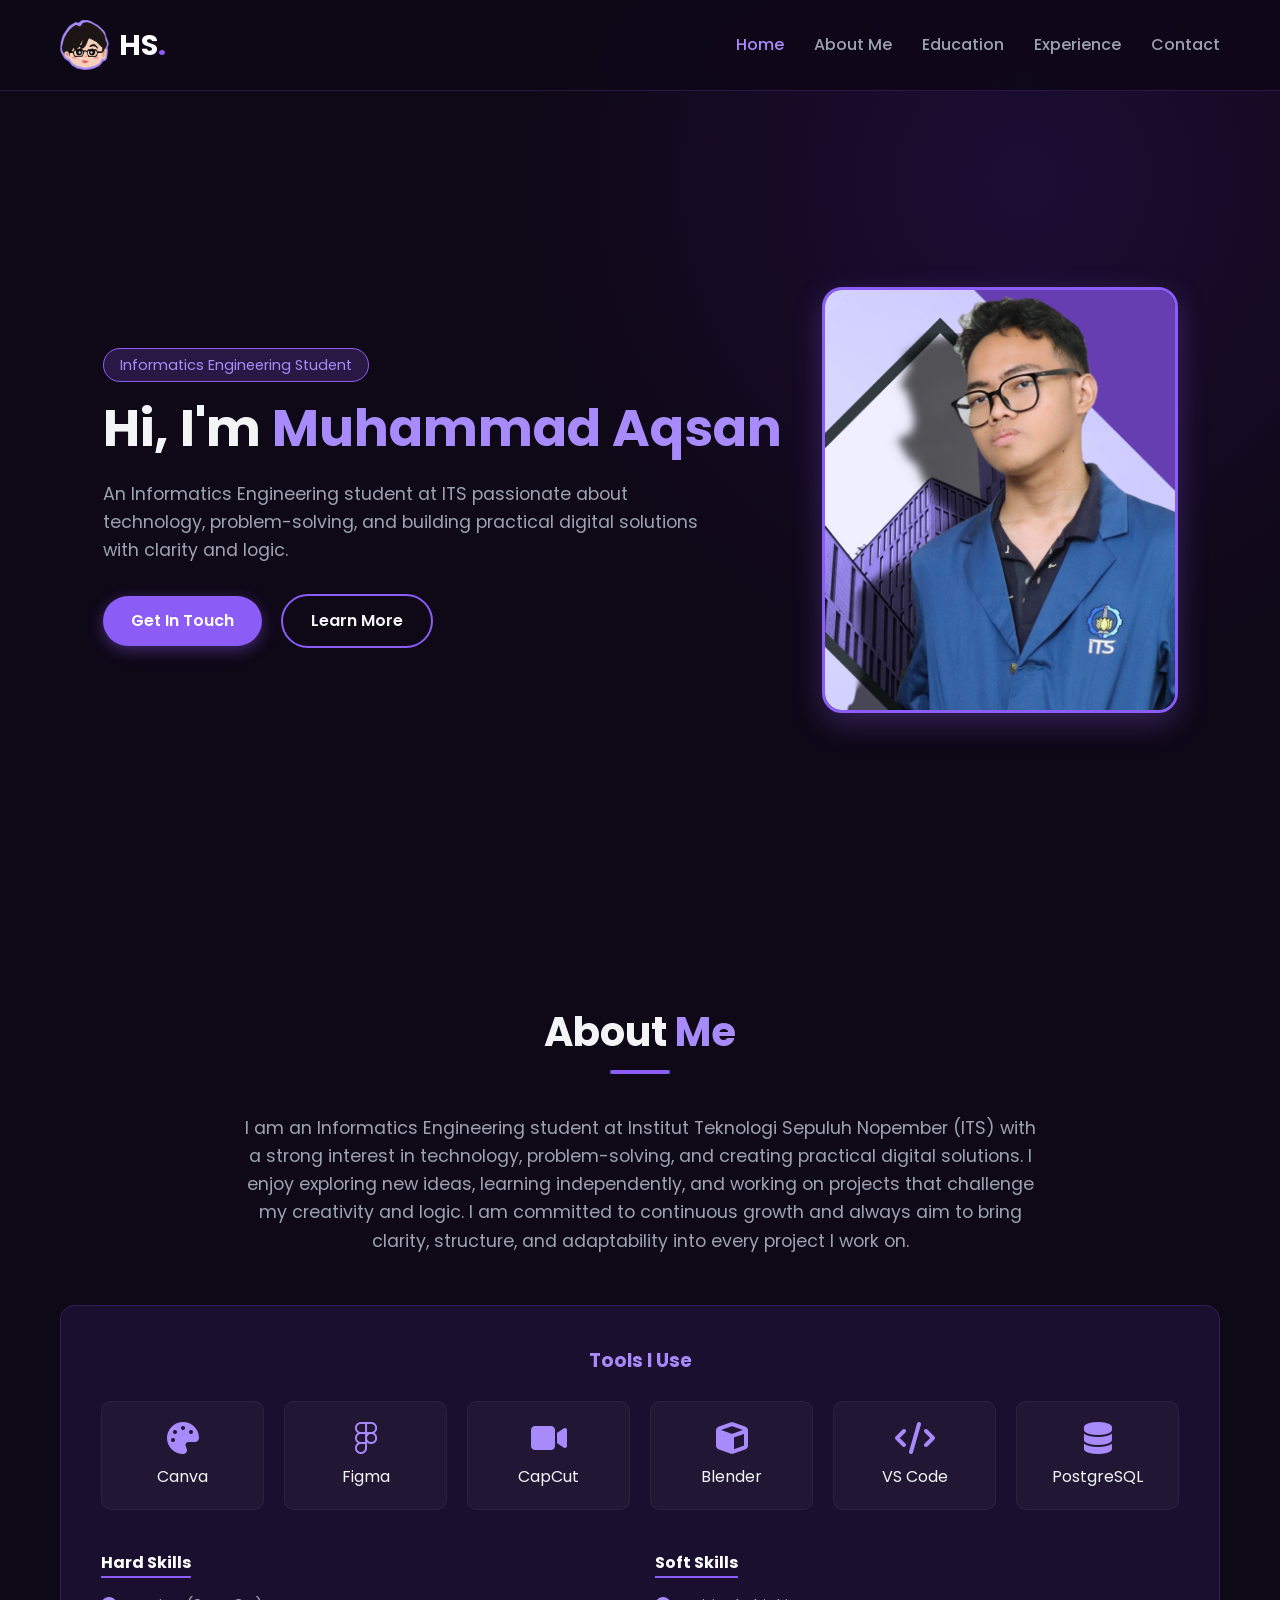
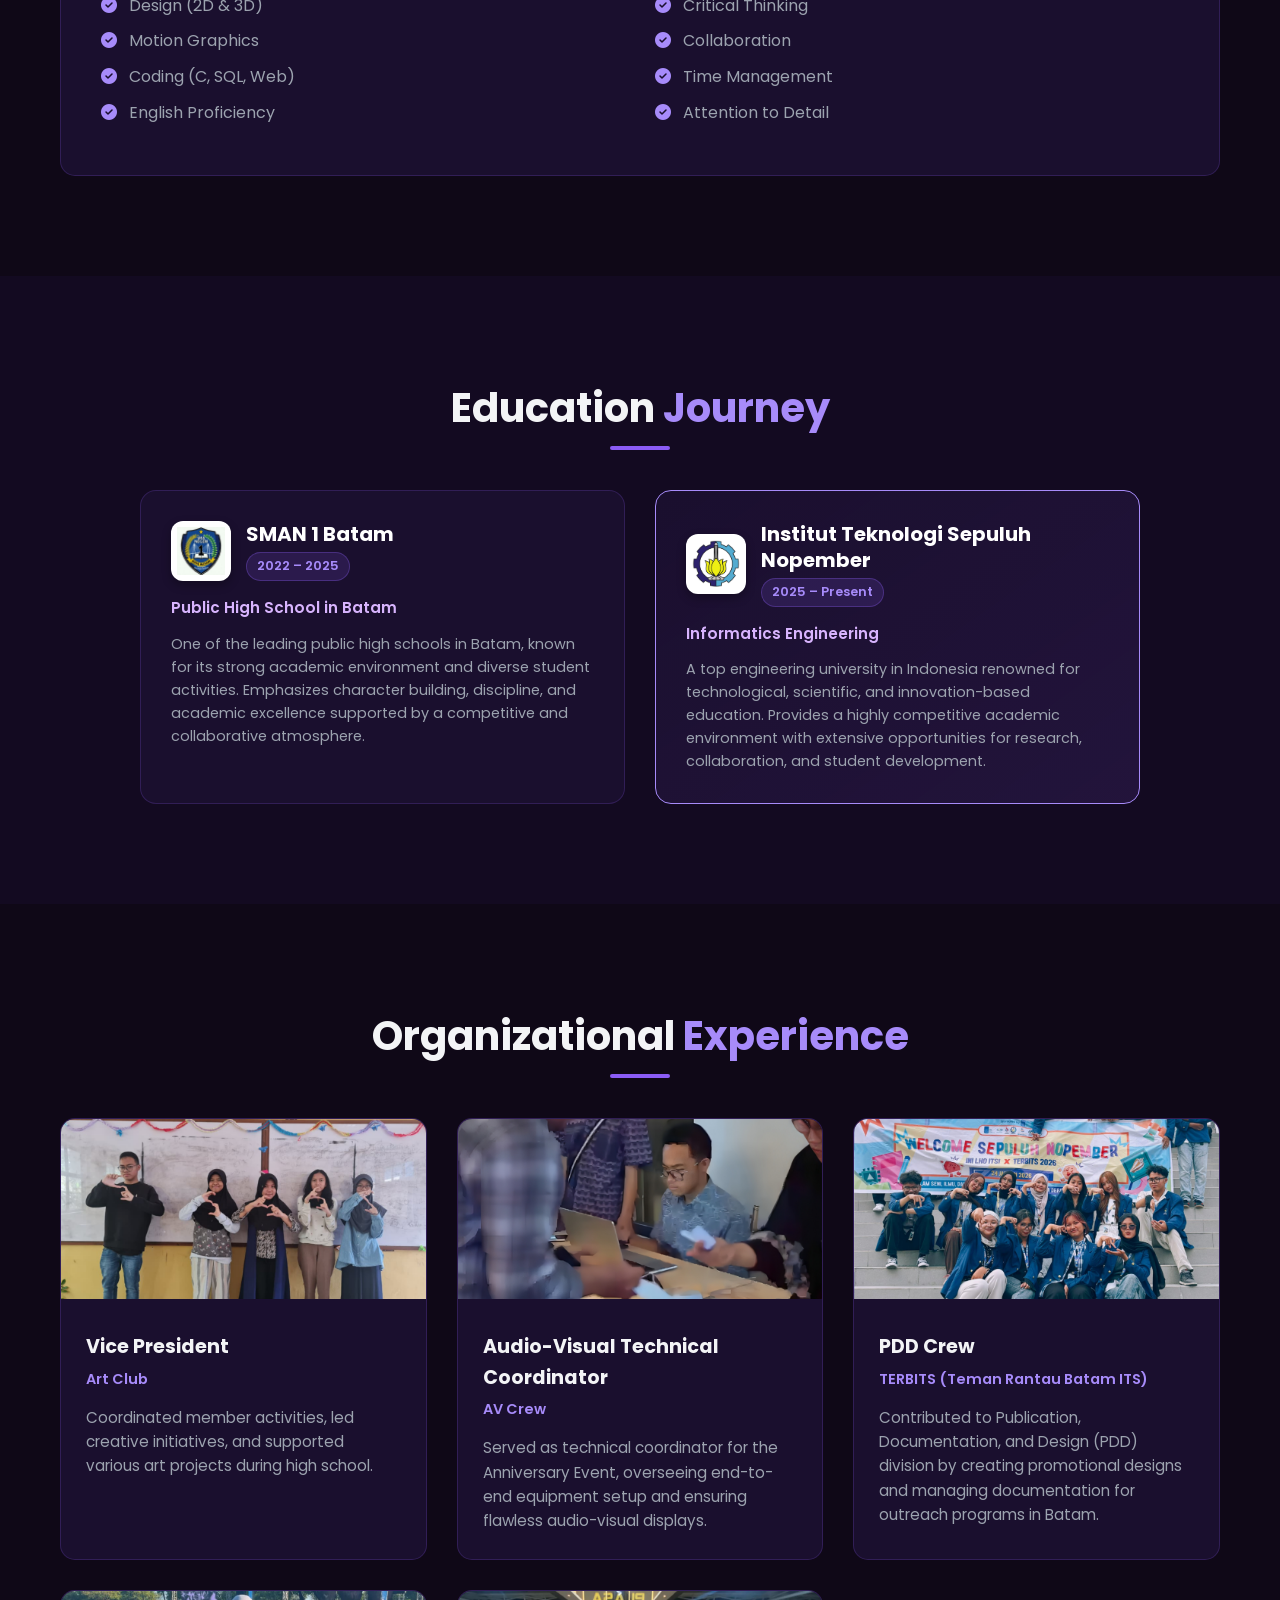
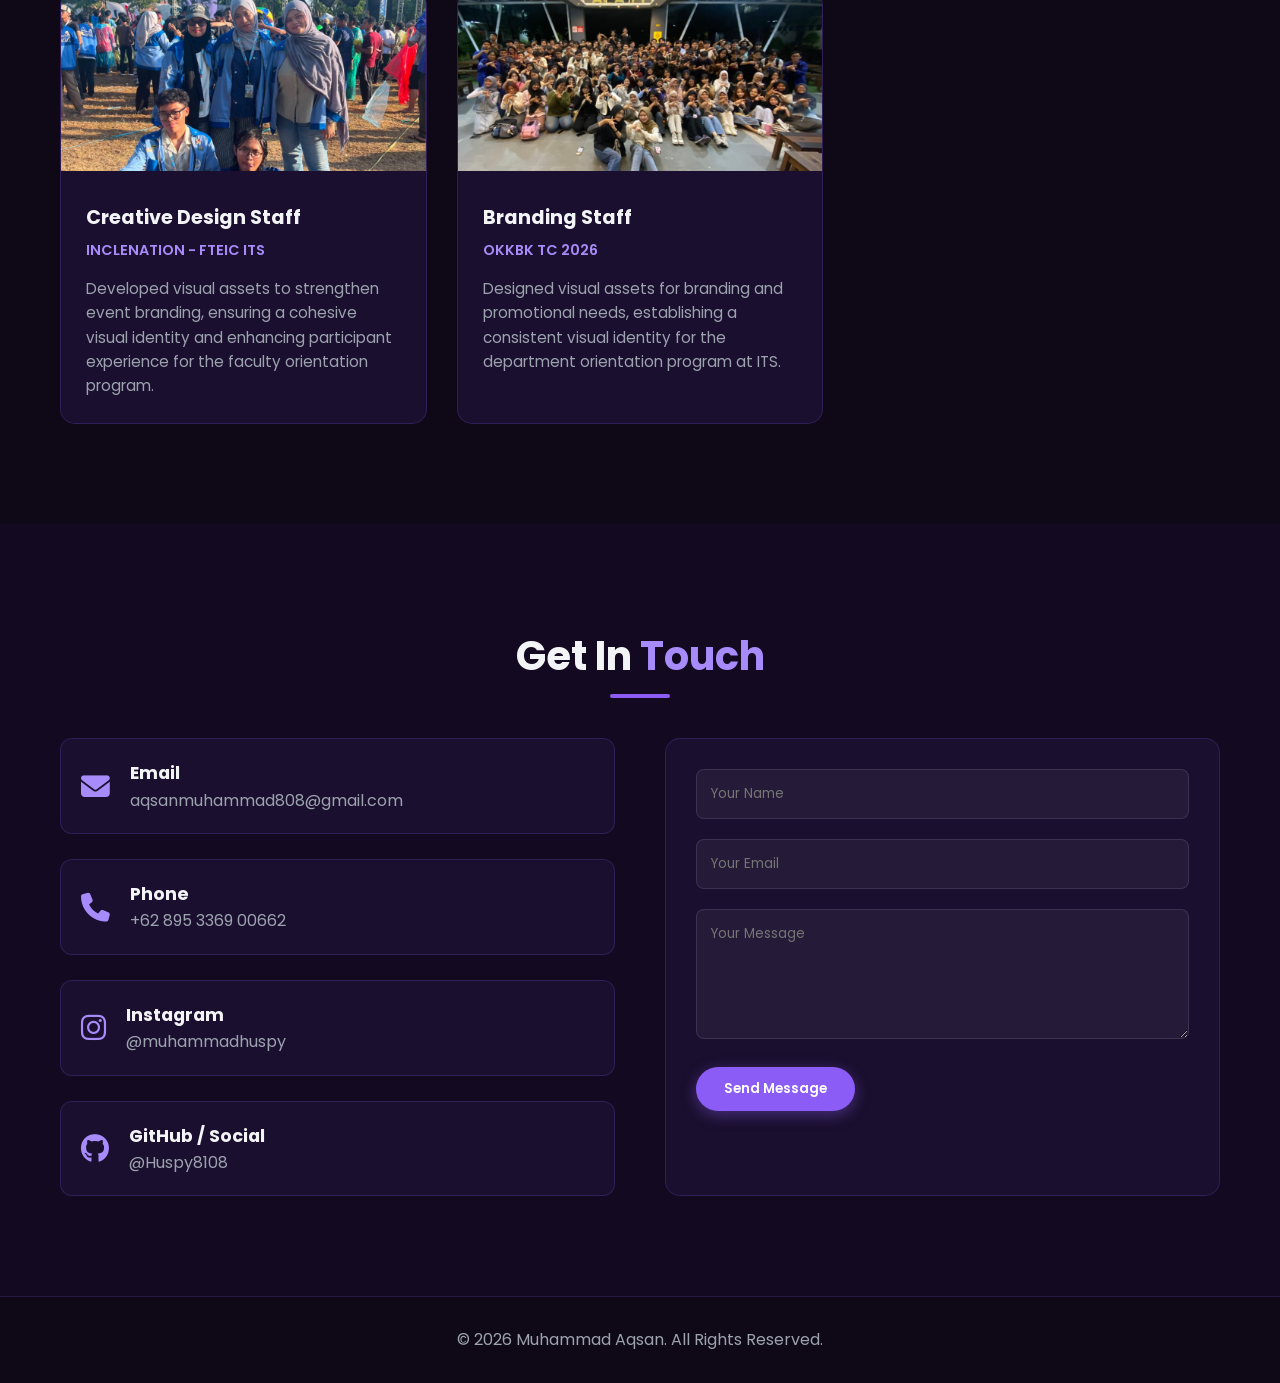
==== index.html @ 572ab250 "Deploy portofolio pertama" ====
<!DOCTYPE html>
<html lang="en">
<head>
    <meta charset="UTF-8">
    <meta name="viewport" content="width=device-width, initial-scale=1.0">
    <title>Muhammad Aqsan - Personal Portfolio</title>
    <!-- Google Fonts -->
    <link href="https://fonts.googleapis.com/css2?family=Poppins:wght@300;400;600;700&display=swap" rel="stylesheet">
    <!-- Font Awesome Icons -->
    <link rel="stylesheet" href="https://cdnjs.cloudflare.com/ajax/libs/font-awesome/6.4.0/css/all.min.css">
    <!-- Custom CSS -->
    <link rel="stylesheet" href="BMS.css">
</head>
<body> 
    <!-- Header / Navbar -->
    <header class="navbar">
        <div class="container nav-container">
            <a href="#home" class="logo">
                <img src="images/my chibi.png" alt="Aqsan Logo" class="logo-img">
                <span class="logo-text">HS<span class="dot">.</span></span>
            </a>
            <nav>
                <ul class="nav-links" id="navLinks">
                    <li><a href="#home" class="active">Home</a></li>
                    <li><a href="#about">About Me</a></li>
                    <li><a href="#education">Education</a></li>
                    <li><a href="#experience">Experience</a></li>
                    <li><a href="#contact">Contact</a></li>
                </ul>
            </nav>
            <div class="menu-toggle" id="menuToggle">
                <i class="fas fa-bars"></i>
            </div>
        </div>
    </header>

    <!-- Hero / Home Section -->
    <section id="home" class="hero-section">
        <div class="container hero-container">
            <div class="hero-text">
                <span class="badge">Informatics Engineering Student</span>
                <h1>Hi, I'm <span class="highlight">Muhammad Aqsan</span></h1>
                <p>An Informatics Engineering student at ITS passionate about technology, problem-solving, and building practical digital solutions with clarity and logic.</p>
                <div class="hero-btns">
                    <a href="#contact" class="btn btn-primary">Get In Touch</a>
                    <a href="#about" class="btn btn-secondary">Learn More</a>
                </div>
            </div>
            <div class="hero-image">
                <div class="img-wrapper">
                    <img src="images/me.png"" alt="Muhammad Aqsan">
                </div>
            </div>
        </div>
    </section>

    <!-- About Me Section -->
    <section id="about" class="about-section">
        <div class="container">
            <h2 class="section-title">About <span>Me</span></h2>
            <div class="about-content">
                <div class="about-text">
                    <p>
                        I am an Informatics Engineering student at Institut Teknologi Sepuluh Nopember (ITS) with a strong interest in technology, problem-solving, and creating practical digital solutions. I enjoy exploring new ideas, learning independently, and working on projects that challenge my creativity and logic. I am committed to continuous growth and always aim to bring clarity, structure, and adaptability into every project I work on.
                    </p>
                </div>

                <!-- Tools & Skills -->
                <div class="skills-wrapper">
                    <h3>Tools I Use</h3>
                        <div class="tools-grid">
                        <div class="tool-card"><i class="fas fa-palette"></i><span>Canva</span></div>
                        <div class="tool-card"><i class="fab fa-figma"></i><span>Figma</span></div>
                        <div class="tool-card"><i class="fas fa-video"></i><span>CapCut</span></div>
                        <div class="tool-card"><i class="fas fa-cube"></i><span>Blender</span></div>
                        <div class="tool-card"><i class="fas fa-code"></i><span>VS Code</span></div>
                        <div class="tool-card"><i class="fas fa-database"></i><span>PostgreSQL</span></div>
                    </div>

                    <div class="skills-split">
                        <div class="skill-category">
                            <h4>Hard Skills</h4>
                            <ul>
                                <li><i class="fas fa-check-circle"></i> Design (2D & 3D)</li>
                                <li><i class="fas fa-check-circle"></i> Motion Graphics</li>
                                <li><i class="fas fa-check-circle"></i> Coding (C, SQL, Web)</li>
                                <li><i class="fas fa-check-circle"></i> English Proficiency</li>
                            </ul>
                        </div>
                        <div class="skill-category">
                            <h4>Soft Skills</h4>
                            <ul>
                                <li><i class="fas fa-check-circle"></i> Critical Thinking</li>
                                <li><i class="fas fa-check-circle"></i> Collaboration</li>
                                <li><i class="fas fa-check-circle"></i> Time Management</li>
                                <li><i class="fas fa-check-circle"></i> Attention to Detail</li>
                            </ul>
                        </div>
                    </div>
                </div>

            </div>
        </div>
    </section>

<!-- Education Section -->
<section id="education" class="education-section">
    <div class="container">
        <h2 class="section-title">Education <span>Journey</span></h2>
        
        <div class="edu-grid">
            
            <!-- Item 1: High School -->
            <div class="edu-card">
                <div class="edu-header">
                    <div class="edu-logo">
                        <img src="images/logo_smansa.jpg" alt="SMAN 1 Batam Logo">
                    </div>
                    <div class="edu-title">
                        <h3>SMAN 1 Batam</h3>
                        <span class="edu-badge">2022 – 2025</span>
                    </div>
                </div>
                <p class="edu-subtitle">Public High School in Batam</p>
                <p class="edu-desc">One of the leading public high schools in Batam, known for its strong academic environment and diverse student activities. Emphasizes character building, discipline, and academic excellence supported by a competitive and collaborative atmosphere.</p>
            </div>

            <!-- Item 2: University -->
            <div class="edu-card active-card">
                <div class="edu-header">
                    <div class="edu-logo">
                        <img src="images/Logo-ITS-Institut-Teknologi-Sepuluh-Nopember-Corel.png" alt="ITS Logo">
                    </div>
                    <div class="edu-title">
                        <h3>Institut Teknologi Sepuluh Nopember</h3>
                        <span class="edu-badge">2025 – Present</span>
                    </div>
                </div>
                <p class="edu-subtitle">Informatics Engineering</p>
                <p class="edu-desc">A top engineering university in Indonesia renowned for technological, scientific, and innovation-based education. Provides a highly competitive academic environment with extensive opportunities for research, collaboration, and student development.</p>
            </div>

        </div>
    </div>
</section>

    <!-- Experience Section -->
    <section id="experience" class="experience-section">
        <div class="container">
            <h2 class="section-title">Organizational <span>Experience</span></h2>
            <div class="cards-grid">

                <!-- Experience Card 1 -->
                <div class="card">
                    <div class="card-img">
                        <img src="images/Art Club.png" alt="Art Club">
                    </div>
                    <div class="card-body">
                        <h3>Vice President</h3>
                        <span class="organization">Art Club</span>
                        <p>Coordinated member activities, led creative initiatives, and supported various art projects during high school.</p>
                    </div>
                </div>

                <!-- Experience Card 2 -->
                <div class="card">
                    <div class="card-img">
                        <img src="images/AV Crew.png" alt="AV Crew">
                    </div>
                    <div class="card-body">
                        <h3>Audio-Visual Technical Coordinator</h3>
                        <span class="organization">AV Crew</span>
                        <p>Served as technical coordinator for the Anniversary Event, overseeing end-to-end equipment setup and ensuring flawless audio-visual displays.</p>
                    </div>
                </div>

                <!-- Experience Card 3 -->
                <div class="card">
                    <div class="card-img">
                        <img src="images/TERBITS.png" alt="TERBITS">
                    </div>
                    <div class="card-body">
                        <h3>PDD Crew</h3>
                        <span class="organization">TERBITS (Teman Rantau Batam ITS)</span>
                        <p>Contributed to Publication, Documentation, and Design (PDD) division by creating promotional designs and managing documentation for outreach programs in Batam.</p>
                    </div>
                </div>

                <!-- Experience Card 4 -->
                <div class="card">
                    <div class="card-img">
                        <img src="images/Inclenation.png" alt="INCLENATION">
                    </div>
                    <div class="card-body">
                        <h3>Creative Design Staff</h3>
                        <span class="organization">INCLENATION - FTEIC ITS</span>
                        <p>Developed visual assets to strengthen event branding, ensuring a cohesive visual identity and enhancing participant experience for the faculty orientation program.</p>
                    </div>
                </div>

                <!-- Experience Card 5 -->
                <div class="card">
                    <div class="card-img">
                        <img src="images/OKKBK.png" alt="OKKBK TC 2026">
                    </div>
                    <div class="card-body">
                        <h3>Branding Staff</h3>
                        <span class="organization">OKKBK TC 2026</span>
                        <p>Designed visual assets for branding and promotional needs, establishing a consistent visual identity for the department orientation program at ITS.</p>
                    </div>
                </div>

            </div>
        </div>
    </section>

    <!-- Contact Section -->
    <section id="contact" class="contact-section">
        <div class="container">
            <h2 class="section-title">Get In <span>Touch</span></h2>
            <div class="contact-wrapper">
                <div class="contact-info">
                    <div class="info-box">
                        <i class="fas fa-envelope"></i>
                        <div>
                            <h4>Email</h4>
                            <p>aqsanmuhammad808@gmail.com</p>
                        </div>
                    </div>
                    <div class="info-box">
                        <i class="fas fa-phone"></i>
                        <div>
                            <h4>Phone</h4>
                            <p>+62 895 3369 00662</p>
                        </div>
                    </div>
                    <div class="info-box">
                        <i class="fab fa-instagram"></i>
                        <div>
                            <h4>Instagram</h4>
                            <p>@muhammadhuspy</p>
                        </div>
                    </div>
                    <div class="info-box">
                        <i class="fab fa-github"></i>
                        <div>
                            <h4>GitHub / Social</h4>
                            <p>@Huspy8108</p>
                        </div>
                    </div>
                </div>

                <form class="contact-form" action="https://api.web3forms.com/submit" method="POST">
                <!-- Access Key Web3Forms Kamu -->
                    <input type="hidden" name="access_key" value="fbbdcee4-d85d-4dcb-ba20-0bc4975026f1">

                <!-- Subjek Email yang Akan Masuk ke Gmail Kamu -->
                    <input type="hidden" name="subject" value="Pesan Baru dari Portofolio Aqsan">

                <div class="form-group">
                    <input type="text" name="name" placeholder="Your Name" required>
                </div>
                <div class="form-group">
                    <input type="email" name="email" placeholder="Your Email" required>
                </div>
                <div class="form-group">
                    <textarea name="message" rows="5" placeholder="Your Message" required></textarea>
                </div>
                    <button type="submit" class="btn btn-primary">Send Message</button>
                </form>
            </div>
        </div>
    </section>

    <!-- Footer -->
    <footer>
        <div class="container">
            <p>&copy; 2026 Muhammad Aqsan. All Rights Reserved.</p>
        </div>
    </footer>

    <!-- Custom JS -->
    <script src="MyITS.js"></script>
</body>
</html>
---- BMS.css ----
/* --- Root Color Variables (Purple Theme) --- */
:root {
    --bg-dark: #0f0817;
    --bg-card: #1a0f2e;
    --bg-card-hover: #261642;
    --primary: #8b5cf6;
    --primary-light: #a78bfa;
    --primary-dark: #6d28d9;
    --text-main: #f3f4f6;
    --text-muted: #9ca3af;
    --accent: #d8b4fe;
    --transition: all 0.3s ease;
}

/* --- Global Reset --- */
* {
    margin: 0;
    padding: 0;
    box-sizing: border-box;
    font-family: 'Poppins', sans-serif;
    scroll-behavior: smooth;
}

body {
    background-color: var(--bg-dark);
    color: var(--text-main);
    line-height: 1.6;
    overflow-x: hidden;
}

.container {
    max-width: 1200px;
    margin: 0 auto;
    padding: 0 20px;
}

/* --- Typography Helpers --- */
span.highlight, .section-title span {
    color: var(--primary-light);
}

.section-title {
    font-size: 2.5rem;
    text-align: center;
    margin-bottom: 50px;
    position: relative;
}

.section-title::after {
    content: '';
    width: 60px;
    height: 4px;
    background: var(--primary);
    position: absolute;
    bottom: -10px;
    left: 50%;
    transform: translateX(-50%);
    border-radius: 2px;
}

/* --- Buttons --- */
.btn {
    display: inline-block;
    padding: 12px 28px;
    border-radius: 30px;
    text-decoration: none;
    font-weight: 600;
    transition: var(--transition);
    cursor: pointer;
    border: none;
}

.btn-primary {
    background: var(--primary);
    color: #fff;
    box-shadow: 0 4px 15px rgba(139, 92, 246, 0.4);
}

.btn-primary:hover {
    background: var(--primary-dark);
    transform: translateY(-3px);
}

.btn-secondary {
    background: transparent;
    color: var(--text-main);
    border: 2px solid var(--primary);
    margin-left: 15px;
}

.btn-secondary:hover {
    background: var(--primary);
    color: #fff;
    transform: translateY(-3px);
}

/* --- Navbar --- */
.navbar {
    position: fixed;
    top: 0;
    left: 0;
    width: 100%;
    background: rgba(15, 8, 23, 0.85);
    backdrop-filter: blur(10px);
    z-index: 1000;
    padding: 20px 0;
    border-bottom: 1px solid rgba(139, 92, 246, 0.2);
}

.nav-container {
    display: flex;
    justify-content: space-between;
    align-items: center;
}

.logo {
    display: flex !important;
    align-items: center !important;
    gap: 10px !important;
    text-decoration: none !important;
    font-size: 1.8rem !important;
    font-weight: 700 !important;
}

.logo-text {
    color: #ffffff !important;
}

.logo-text .dot {
    color: var(--primary) !important;
}

.logo-img {
    height: 50px;
    width: auto;
    object-fit: contain;
}

.logo:hover .logo-img {
    transform: scale(1.1) rotate(-8deg);
}

.nav-links {
    display: flex;
    list-style: none;
}

.nav-links li {
    margin-left: 30px;
}

.nav-links a {
    color: var(--text-muted);
    text-decoration: none;
    font-weight: 500;
    transition: var(--transition);
}

.nav-links a:hover, .nav-links a.active {
    color: var(--primary-light);
}

.menu-toggle {
    display: none;
    font-size: 1.5rem;
    color: #fff;
    cursor: pointer;
}

/* --- Hero Section --- */
.hero-section {
    min-height: 100vh;
    display: flex;
    align-items: center;
    padding-top: 100px;
    background: radial-gradient(circle at 80% 20%, rgba(109, 40, 217, 0.15), transparent 40%);
}

.hero-container {
    display: flex;
    align-items: center;
    justify-content: space-between;
    gap: 40px;
}

.badge {
    background: rgba(139, 92, 246, 0.2);
    color: var(--primary-light);
    padding: 6px 16px;
    border-radius: 20px;
    font-size: 0.9rem;
    border: 1px solid var(--primary);
}

.hero-text h1 {
    font-size: 3.2rem;
    margin: 20px 0;
    line-height: 1.2;
}

.hero-text p {
    color: var(--text-muted);
    font-size: 1.1rem;
    margin-bottom: 30px;
    max-width: 600px;
}

.hero-image .img-wrapper {
    position: relative;
    border-radius: 20px;
    overflow: hidden;
    border: 3px solid var(--primary);
    box-shadow: 0 10px 30px rgba(139, 92, 246, 0.3);
}

.hero-image img {
    width: 350px;
    height: 420px;
    object-fit: cover;
    display: block;
}

/* --- About Section --- */
.about-section {
    padding: 100px 0;
    background: var(--bg-dark);
}

.about-text {
    text-align: center;
    max-width: 800px;
    margin: 0 auto 50px;
    font-size: 1.1rem;
    color: var(--text-muted);
}

.skills-wrapper {
    background: var(--bg-card);
    padding: 40px;
    border-radius: 15px;
    border: 1px solid rgba(139, 92, 246, 0.2);
}

.skills-wrapper h3 {
    text-align: center;
    margin-bottom: 25px;
    color: var(--primary-light);
}

.tools-grid {
    display: grid;
    grid-template-columns: repeat(auto-fit, minmax(130px, 1fr));
    gap: 20px;
    margin-bottom: 40px;
}

.tool-card {
    background: rgba(255, 255, 255, 0.03);
    padding: 20px;
    border-radius: 10px;
    text-align: center;
    border: 1px solid rgba(255, 255, 255, 0.05);
    transition: var(--transition);
}

.tool-card i {
    font-size: 2rem;
    color: var(--primary-light);
    margin-bottom: 10px;
    display: block;
}

.tool-card:hover {
    transform: translateY(-5px);
    border-color: var(--primary);
    background: var(--bg-card-hover);
}

.skills-split {
    display: grid;
    grid-template-columns: 1fr 1fr;
    gap: 30px;
}

.skill-category h4 {
    color: #fff;
    margin-bottom: 15px;
    border-bottom: 2px solid var(--primary);
    display: inline-block;
}

.skill-category ul {
    list-style: none;
}

.skill-category li {
    margin-bottom: 10px;
    color: var(--text-muted);
}

.skill-category li i {
    color: var(--primary-light);
    margin-right: 8px;
}

/* --- Education Section --- */
.education-section {
    padding: 100px 0;
    background: #130a21;
}

.edu-grid {
    display: grid;
    grid-template-columns: repeat(auto-fit, minmax(320px, 1fr));
    gap: 30px;
    max-width: 1000px;
    margin: 0 auto;
}

.edu-card {
    background: var(--bg-card);
    border: 1px solid rgba(139, 92, 246, 0.2);
    border-radius: 16px;
    padding: 30px;
    transition: all 0.3s ease;
    position: relative;
    overflow: hidden;
}

.edu-card:hover {
    transform: translateY(-8px);
    border-color: var(--primary);
    box-shadow: 0 10px 30px rgba(139, 92, 246, 0.2);
}

.edu-card.active-card {
    border-color: var(--primary-light);
    background: linear-gradient(145deg, rgba(26, 15, 46, 1) 0%, rgba(38, 22, 66, 0.8) 100%);
}

.edu-header {
    display: flex;
    align-items: center;
    gap: 15px;
    margin-bottom: 15px;
}

.edu-logo {
    width: 60px;
    height: 60px;
    background: #ffffff;
    border-radius: 12px;
    padding: 6px;
    display: flex;
    align-items: center;
    justify-content: center;
    flex-shrink: 0;
    box-shadow: 0 4px 10px rgba(0, 0, 0, 0.3);
}

.edu-logo img {
    max-width: 100%;
    max-height: 100%;
    object-fit: contain;
}

.edu-title h3 {
    font-size: 1.25rem;
    color: #ffffff;
    line-height: 1.3;
}

.edu-badge {
    display: inline-block;
    font-size: 0.8rem;
    font-weight: 600;
    color: var(--primary-light);
    background: rgba(139, 92, 246, 0.15);
    padding: 3px 10px;
    border-radius: 20px;
    margin-top: 5px;
    border: 1px solid rgba(139, 92, 246, 0.3);
}

.edu-subtitle {
    font-size: 0.95rem;
    color: var(--accent);
    font-weight: 600;
    margin-bottom: 12px;
}

.edu-desc {
    font-size: 0.9rem;
    color: var(--text-muted);
    line-height: 1.6;
}

/* --- Experience Section --- */
.experience-section {
    padding: 100px 0;
    background: var(--bg-dark);
}

.cards-grid {
    display: grid;
    grid-template-columns: repeat(auto-fit, minmax(300px, 1fr));
    gap: 30px;
}

.card {
    background: var(--bg-card);
    border-radius: 15px;
    overflow: hidden;
    border: 1px solid rgba(139, 92, 246, 0.2);
    transition: var(--transition);
}

.card:hover {
    transform: translateY(-8px);
    border-color: var(--primary);
}

.card-img img {
    width: 100%;
    height: 180px;
    object-fit: cover;
}

.card-body {
    padding: 25px;
}

.card-body h3 {
    font-size: 1.2rem;
    margin-bottom: 5px;
}

.card-body .organization {
    display: block;
    color: var(--primary-light);
    font-size: 0.9rem;
    font-weight: 600;
    margin-bottom: 15px;
}

.card-body p {
    color: var(--text-muted);
    font-size: 0.95rem;
}

/* --- Contact Section --- */
.contact-section {
    padding: 100px 0;
    background: #130a21;
}

.contact-wrapper {
    display: grid;
    grid-template-columns: 1fr 1fr;
    gap: 50px;
}

.contact-info {
    display: flex;
    flex-direction: column;
    gap: 25px;
}

.info-box {
    display: flex;
    align-items: center;
    gap: 20px;
    background: var(--bg-card);
    padding: 20px;
    border-radius: 12px;
    border: 1px solid rgba(139, 92, 246, 0.2);
}

.info-box i {
    font-size: 1.8rem;
    color: var(--primary-light);
}

.info-box h4 {
    font-size: 1.1rem;
}

.info-box p {
    color: var(--text-muted);
}

.contact-form {
    background: var(--bg-card);
    padding: 30px;
    border-radius: 15px;
    border: 1px solid rgba(139, 92, 246, 0.2);
}

.form-group {
    margin-bottom: 20px;
}

.form-group input, .form-group textarea {
    width: 100%;
    padding: 14px;
    border-radius: 8px;
    background: rgba(255, 255, 255, 0.05);
    border: 1px solid rgba(255, 255, 255, 0.1);
    color: #fff;
    outline: none;
    transition: var(--transition);
}

.form-group input:focus, .form-group textarea:focus {
    border-color: var(--primary);
}

/* --- Footer --- */
footer {
    text-align: center;
    padding: 30px 0;
    background: var(--bg-dark);
    border-top: 1px solid rgba(139, 92, 246, 0.2);
    color: var(--text-muted);
}

/* --- Responsive Styling --- */
@media (max-width: 992px) {
    .hero-container {
        flex-direction: column;
        text-align: center;
    }

    .hero-text p {
        margin: 0 auto 30px;
    }

    .skills-split {
        grid-template-columns: 1fr;
    }

    .contact-wrapper {
        grid-template-columns: 1fr;
    }
}

@media (max-width: 768px) {
    .menu-toggle {
        display: block;
    }

    .nav-links {
        position: absolute;
        top: 100%;
        left: 0;
        width: 100%;
        background: var(--bg-card);
        flex-direction: column;
        padding: 20px 0;
        display: none;
        border-bottom: 1px solid var(--primary);
    }

    .nav-links.active {
        display: flex;
    }

    .nav-links li {
        margin: 15px 0;
        text-align: center;
    }

    .timeline::after {
        left: 31px;
    }

    .timeline-item {
        width: 100%;
        padding-left: 70px;
        padding-right: 20px;
    }

    .timeline-item.right {
        left: 0%;
    }

    .timeline-item.left .timeline-img, 
    .timeline-item.right .timeline-img {
        left: 0;
    }
}
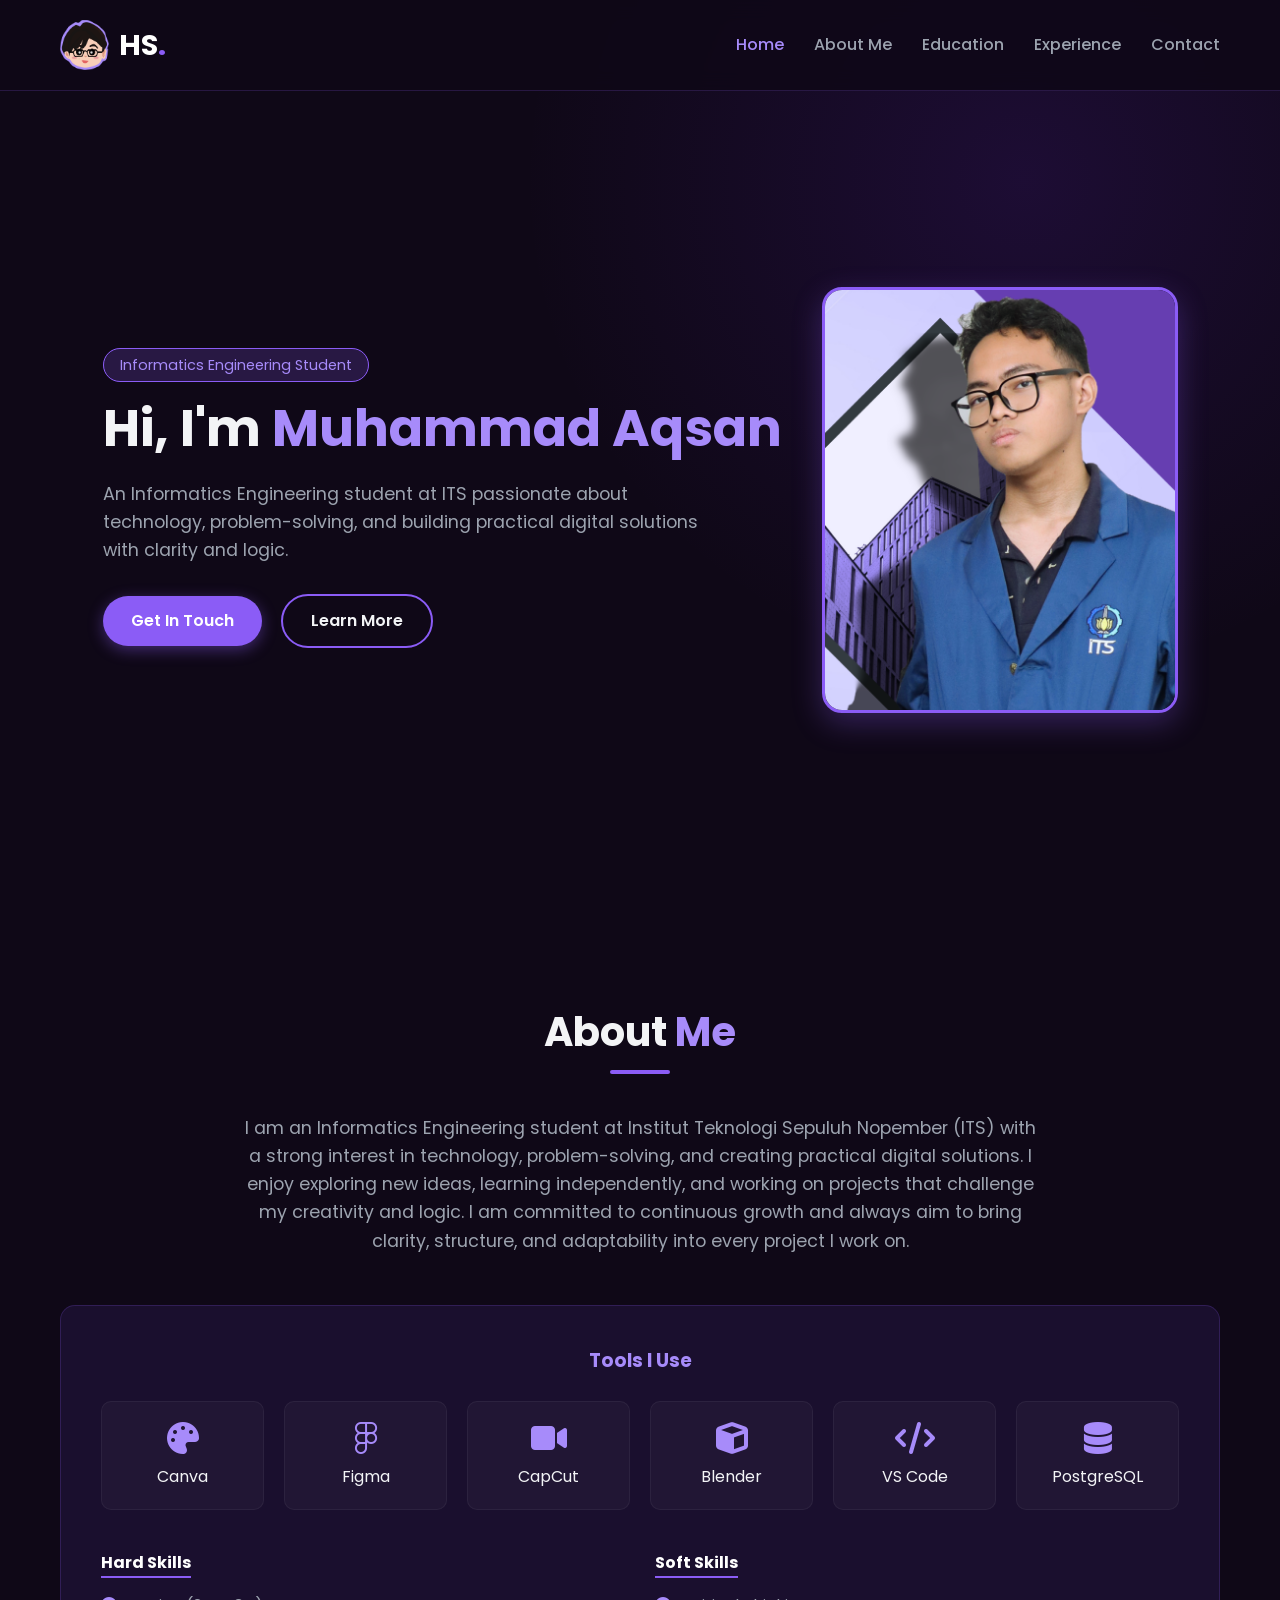
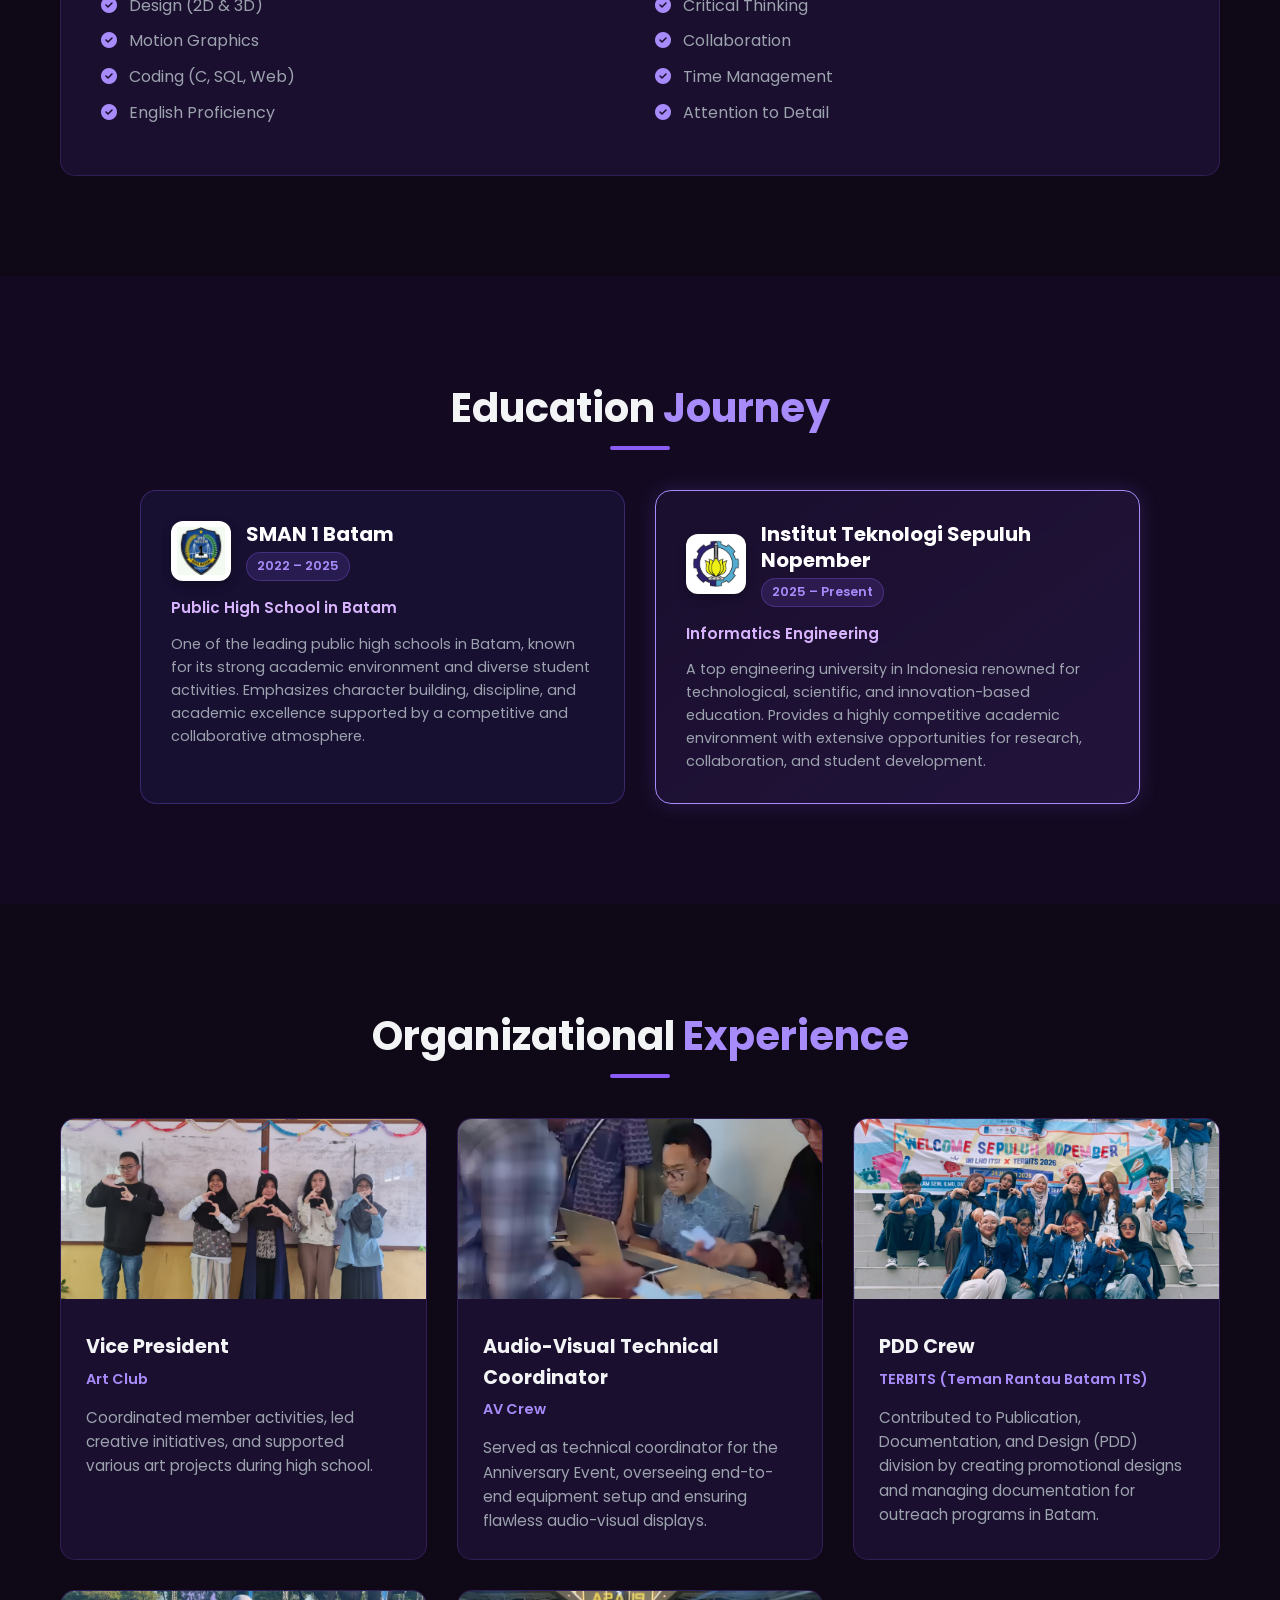
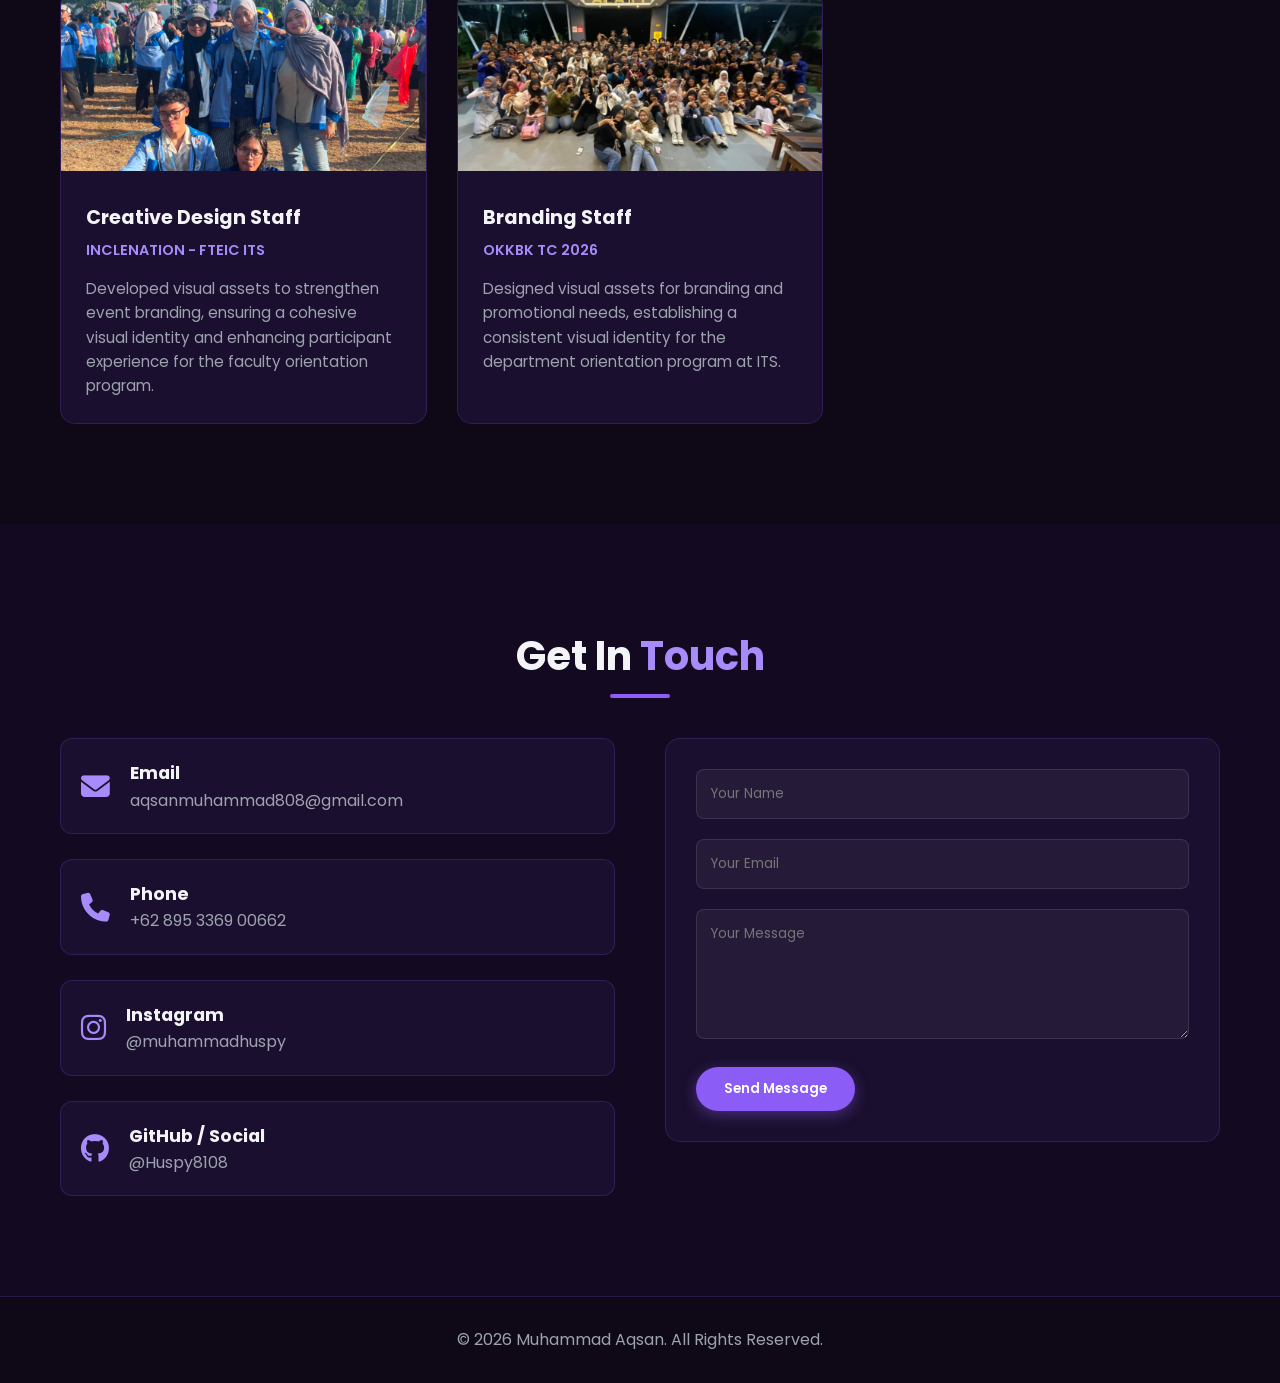
==== commit 593fc99e: "New Animation" ====
--- a/index.html
+++ b/index.html
@@ -4,12 +4,10 @@
     <meta charset="UTF-8">
     <meta name="viewport" content="width=device-width, initial-scale=1.0">
     <title>Muhammad Aqsan - Personal Portfolio</title>
-    <!-- Google Fonts -->
     <link href="https://fonts.googleapis.com/css2?family=Poppins:wght@300;400;600;700&display=swap" rel="stylesheet">
-    <!-- Font Awesome Icons -->
     <link rel="stylesheet" href="https://cdnjs.cloudflare.com/ajax/libs/font-awesome/6.4.0/css/all.min.css">
-    <!-- Custom CSS -->
     <link rel="stylesheet" href="BMS.css">
+    <link rel="stylesheet" href="https://unpkg.com/aos@next/dist/aos.css" />
 </head>
 <body> 
     <!-- Header / Navbar -->
@@ -37,7 +35,7 @@
     <!-- Hero / Home Section -->
     <section id="home" class="hero-section">
         <div class="container hero-container">
-            <div class="hero-text">
+            <div class="hero-text" data-aos="fade-up" data-aos-duration="1000">
                 <span class="badge">Informatics Engineering Student</span>
                 <h1>Hi, I'm <span class="highlight">Muhammad Aqsan</span></h1>
                 <p>An Informatics Engineering student at ITS passionate about technology, problem-solving, and building practical digital solutions with clarity and logic.</p>
@@ -46,9 +44,9 @@
                     <a href="#about" class="btn btn-secondary">Learn More</a>
                 </div>
             </div>
-            <div class="hero-image">
+            <div class="hero-image" data-aos="fade-left" data-aos-delay="200">
                 <div class="img-wrapper">
-                    <img src="images/me.png"" alt="Muhammad Aqsan">
+                    <img src="images/me.png" alt="Muhammad Aqsan">
                 </div>
             </div>
         </div>
@@ -57,24 +55,36 @@
     <!-- About Me Section -->
     <section id="about" class="about-section">
         <div class="container">
-            <h2 class="section-title">About <span>Me</span></h2>
+            <h2 class="section-title" data-aos="fade-up">About <span>Me</span></h2>
             <div class="about-content">
-                <div class="about-text">
+                <div class="about-text" data-aos="fade-up" data-aos-delay="100">
                     <p>
                         I am an Informatics Engineering student at Institut Teknologi Sepuluh Nopember (ITS) with a strong interest in technology, problem-solving, and creating practical digital solutions. I enjoy exploring new ideas, learning independently, and working on projects that challenge my creativity and logic. I am committed to continuous growth and always aim to bring clarity, structure, and adaptability into every project I work on.
                     </p>
                 </div>
 
                 <!-- Tools & Skills -->
-                <div class="skills-wrapper">
+                <div class="skills-wrapper" data-aos="fade-up" data-aos-delay="200">
                     <h3>Tools I Use</h3>
-                        <div class="tools-grid">
-                        <div class="tool-card"><i class="fas fa-palette"></i><span>Canva</span></div>
-                        <div class="tool-card"><i class="fab fa-figma"></i><span>Figma</span></div>
-                        <div class="tool-card"><i class="fas fa-video"></i><span>CapCut</span></div>
-                        <div class="tool-card"><i class="fas fa-cube"></i><span>Blender</span></div>
-                        <div class="tool-card"><i class="fas fa-code"></i><span>VS Code</span></div>
-                        <div class="tool-card"><i class="fas fa-database"></i><span>PostgreSQL</span></div>
+                    <div class="tools-grid">
+                        <div data-aos="zoom-in" data-aos-delay="100">
+                            <div class="tool-card"><i class="fas fa-palette"></i><span>Canva</span></div>
+                        </div>
+                        <div data-aos="zoom-in" data-aos-delay="200">
+                            <div class="tool-card"><i class="fab fa-figma"></i><span>Figma</span></div>
+                        </div>
+                        <div data-aos="zoom-in" data-aos-delay="300">
+                            <div class="tool-card"><i class="fas fa-video"></i><span>CapCut</span></div>
+                        </div>
+                        <div data-aos="zoom-in" data-aos-delay="400">
+                            <div class="tool-card"><i class="fas fa-cube"></i><span>Blender</span></div>
+                        </div>
+                        <div data-aos="zoom-in" data-aos-delay="500">
+                            <div class="tool-card"><i class="fas fa-code"></i><span>VS Code</span></div>
+                        </div>
+                        <div data-aos="zoom-in" data-aos-delay="600">
+                            <div class="tool-card"><i class="fas fa-database"></i><span>PostgreSQL</span></div>
+                        </div>
                     </div>
 
                     <div class="skills-split">
@@ -103,110 +113,117 @@
         </div>
     </section>
 
-<!-- Education Section -->
-<section id="education" class="education-section">
-    <div class="container">
-        <h2 class="section-title">Education <span>Journey</span></h2>
-        
-        <div class="edu-grid">
+    <!-- Education Section -->
+    <section id="education" class="education-section">
+        <div class="container">
+            <h2 class="section-title" data-aos="fade-up" data-aos-duration="1000">Education <span>Journey</span></h2>
             
-            <!-- Item 1: High School -->
-            <div class="edu-card">
-                <div class="edu-header">
-                    <div class="edu-logo">
-                        <img src="images/logo_smansa.jpg" alt="SMAN 1 Batam Logo">
-                    </div>
-                    <div class="edu-title">
-                        <h3>SMAN 1 Batam</h3>
-                        <span class="edu-badge">2022 – 2025</span>
-                    </div>
-                </div>
-                <p class="edu-subtitle">Public High School in Batam</p>
-                <p class="edu-desc">One of the leading public high schools in Batam, known for its strong academic environment and diverse student activities. Emphasizes character building, discipline, and academic excellence supported by a competitive and collaborative atmosphere.</p>
-            </div>
-
-            <!-- Item 2: University -->
-            <div class="edu-card active-card">
-                <div class="edu-header">
-                    <div class="edu-logo">
-                        <img src="images/Logo-ITS-Institut-Teknologi-Sepuluh-Nopember-Corel.png" alt="ITS Logo">
-                    </div>
-                    <div class="edu-title">
-                        <h3>Institut Teknologi Sepuluh Nopember</h3>
-                        <span class="edu-badge">2025 – Present</span>
-                    </div>
-                </div>
-                <p class="edu-subtitle">Informatics Engineering</p>
-                <p class="edu-desc">A top engineering university in Indonesia renowned for technological, scientific, and innovation-based education. Provides a highly competitive academic environment with extensive opportunities for research, collaboration, and student development.</p>
-            </div>
-
-        </div>
-    </div>
-</section>
+            <div class="edu-grid">
+                <!-- Item 1: High School -->
+                <div data-aos="fade-right" data-aos-duration="1200" data-aos-delay="200">
+                    <div class="edu-card">
+                        <div class="edu-header">
+                            <div class="edu-logo">
+                                <img src="images/logo_smansa.jpg" alt="SMAN 1 Batam Logo">
+                            </div>
+                            <div class="edu-title">
+                                <h3>SMAN 1 Batam</h3>
+                                <span class="edu-badge">2022 – 2025</span>
+                            </div>
+                        </div>
+                        <p class="edu-subtitle">Public High School in Batam</p>
+                        <p class="edu-desc">One of the leading public high schools in Batam, known for its strong academic environment and diverse student activities. Emphasizes character building, discipline, and academic excellence supported by a competitive and collaborative atmosphere.</p>
+                    </div>
+                </div>
+
+                <!-- Item 2: University -->
+                <div data-aos="fade-left" data-aos-duration="1200" data-aos-delay="450">
+                    <div class="edu-card active-card">
+                        <div class="edu-header">
+                            <div class="edu-logo">
+                                <img src="images/Logo-ITS-Institut-Teknologi-Sepuluh-Nopember-Corel.png" alt="ITS Logo">
+                            </div>
+                            <div class="edu-title">
+                                <h3>Institut Teknologi Sepuluh Nopember</h3>
+                                <span class="edu-badge">2025 – Present</span>
+                            </div>
+                        </div>
+                        <p class="edu-subtitle">Informatics Engineering</p>
+                        <p class="edu-desc">A top engineering university in Indonesia renowned for technological, scientific, and innovation-based education. Provides a highly competitive academic environment with extensive opportunities for research, collaboration, and student development.</p>
+                    </div>
+                </div>
+            </div>
+        </div>
+    </section>
 
     <!-- Experience Section -->
     <section id="experience" class="experience-section">
         <div class="container">
-            <h2 class="section-title">Organizational <span>Experience</span></h2>
+            <h2 class="section-title" data-aos="fade-up">Organizational <span>Experience</span></h2>
             <div class="cards-grid">
 
-                <!-- Experience Card 1 -->
-                <div class="card">
-                    <div class="card-img">
-                        <img src="images/Art Club.png" alt="Art Club">
-                    </div>
-                    <div class="card-body">
-                        <h3>Vice President</h3>
-                        <span class="organization">Art Club</span>
-                        <p>Coordinated member activities, led creative initiatives, and supported various art projects during high school.</p>
-                    </div>
-                </div>
-
-                <!-- Experience Card 2 -->
-                <div class="card">
-                    <div class="card-img">
-                        <img src="images/AV Crew.png" alt="AV Crew">
-                    </div>
-                    <div class="card-body">
-                        <h3>Audio-Visual Technical Coordinator</h3>
-                        <span class="organization">AV Crew</span>
-                        <p>Served as technical coordinator for the Anniversary Event, overseeing end-to-end equipment setup and ensuring flawless audio-visual displays.</p>
-                    </div>
-                </div>
-
-                <!-- Experience Card 3 -->
-                <div class="card">
-                    <div class="card-img">
-                        <img src="images/TERBITS.png" alt="TERBITS">
-                    </div>
-                    <div class="card-body">
-                        <h3>PDD Crew</h3>
-                        <span class="organization">TERBITS (Teman Rantau Batam ITS)</span>
-                        <p>Contributed to Publication, Documentation, and Design (PDD) division by creating promotional designs and managing documentation for outreach programs in Batam.</p>
-                    </div>
-                </div>
-
-                <!-- Experience Card 4 -->
-                <div class="card">
-                    <div class="card-img">
-                        <img src="images/Inclenation.png" alt="INCLENATION">
-                    </div>
-                    <div class="card-body">
-                        <h3>Creative Design Staff</h3>
-                        <span class="organization">INCLENATION - FTEIC ITS</span>
-                        <p>Developed visual assets to strengthen event branding, ensuring a cohesive visual identity and enhancing participant experience for the faculty orientation program.</p>
-                    </div>
-                </div>
-
-                <!-- Experience Card 5 -->
-                <div class="card">
-                    <div class="card-img">
-                        <img src="images/OKKBK.png" alt="OKKBK TC 2026">
-                    </div>
-                    <div class="card-body">
-                        <h3>Branding Staff</h3>
-                        <span class="organization">OKKBK TC 2026</span>
-                        <p>Designed visual assets for branding and promotional needs, establishing a consistent visual identity for the department orientation program at ITS.</p>
+                <div data-aos="zoom-in" data-aos-delay="100">
+                    <div class="card">
+                        <div class="card-img">
+                            <img src="images/Art Club.png" alt="Art Club">
+                        </div>
+                        <div class="card-body">
+                            <h3>Vice President</h3>
+                            <span class="organization">Art Club</span>
+                            <p>Coordinated member activities, led creative initiatives, and supported various art projects during high school.</p>
+                        </div>
+                    </div>
+                </div>
+
+                <div data-aos="zoom-in" data-aos-delay="200">
+                    <div class="card">
+                        <div class="card-img">
+                            <img src="images/AV Crew.png" alt="AV Crew">
+                        </div>
+                        <div class="card-body">
+                            <h3>Audio-Visual Technical Coordinator</h3>
+                            <span class="organization">AV Crew</span>
+                            <p>Served as technical coordinator for the Anniversary Event, overseeing end-to-end equipment setup and ensuring flawless audio-visual displays.</p>
+                        </div>
+                    </div>
+                </div>
+
+                <div data-aos="zoom-in" data-aos-delay="300">
+                    <div class="card">
+                        <div class="card-img">
+                            <img src="images/TERBITS.png" alt="TERBITS">
+                        </div>
+                        <div class="card-body">
+                            <h3>PDD Crew</h3>
+                            <span class="organization">TERBITS (Teman Rantau Batam ITS)</span>
+                            <p>Contributed to Publication, Documentation, and Design (PDD) division by creating promotional designs and managing documentation for outreach programs in Batam.</p>
+                        </div>
+                    </div>
+                </div>
+
+                <div data-aos="zoom-in" data-aos-delay="400">
+                    <div class="card">
+                        <div class="card-img">
+                            <img src="images/Inclenation.png" alt="INCLENATION">
+                        </div>
+                        <div class="card-body">
+                            <h3>Creative Design Staff</h3>
+                            <span class="organization">INCLENATION - FTEIC ITS</span>
+                            <p>Developed visual assets to strengthen event branding, ensuring a cohesive visual identity and enhancing participant experience for the faculty orientation program.</p>
+                        </div>
+                    </div>
+                </div>
+
+                <div data-aos="zoom-in" data-aos-delay="500">
+                    <div class="card">
+                        <div class="card-img">
+                            <img src="images/OKKBK.png" alt="OKKBK TC 2026">
+                        </div>
+                        <div class="card-body">
+                            <h3>Branding Staff</h3>
+                            <span class="organization">OKKBK TC 2026</span>
+                            <p>Designed visual assets for branding and promotional needs, establishing a consistent visual identity for the department orientation program at ITS.</p>
+                        </div>
                     </div>
                 </div>
 
@@ -217,9 +234,9 @@
     <!-- Contact Section -->
     <section id="contact" class="contact-section">
         <div class="container">
-            <h2 class="section-title">Get In <span>Touch</span></h2>
+            <h2 class="section-title" data-aos="fade-up">Get In <span>Touch</span></h2>
             <div class="contact-wrapper">
-                <div class="contact-info">
+                <div class="contact-info" data-aos="fade-right" data-aos-delay="200">
                     <div class="info-box">
                         <i class="fas fa-envelope"></i>
                         <div>
@@ -250,24 +267,22 @@
                     </div>
                 </div>
 
-                <form class="contact-form" action="https://api.web3forms.com/submit" method="POST">
-                <!-- Access Key Web3Forms Kamu -->
-                    <input type="hidden" name="access_key" value="fbbdcee4-d85d-4dcb-ba20-0bc4975026f1">
-
-                <!-- Subjek Email yang Akan Masuk ke Gmail Kamu -->
-                    <input type="hidden" name="subject" value="Pesan Baru dari Portofolio Aqsan">
-
-                <div class="form-group">
-                    <input type="text" name="name" placeholder="Your Name" required>
-                </div>
-                <div class="form-group">
-                    <input type="email" name="email" placeholder="Your Email" required>
-                </div>
-                <div class="form-group">
-                    <textarea name="message" rows="5" placeholder="Your Message" required></textarea>
-                </div>
-                    <button type="submit" class="btn btn-primary">Send Message</button>
-                </form>
+                <div data-aos="fade-left" data-aos-delay="300">
+                    <form class="contact-form" action="https://api.web3forms.com/submit" method="POST">
+                        <input type="hidden" name="access_key" value="fbbdcee4-d85d-4dcb-ba20-0bc4975026f1">
+                        <input type="hidden" name="subject" value="Pesan Baru dari Portofolio Aqsan">
+                        <div class="form-group">
+                            <input type="text" name="name" placeholder="Your Name" required>
+                        </div>
+                        <div class="form-group">
+                            <input type="email" name="email" placeholder="Your Email" required>
+                        </div>
+                        <div class="form-group">
+                            <textarea name="message" rows="5" placeholder="Your Message" required></textarea>
+                        </div>
+                        <button type="submit" class="btn btn-primary">Send Message</button>
+                    </form>
+                </div>
             </div>
         </div>
     </section>
@@ -281,5 +296,13 @@
 
     <!-- Custom JS -->
     <script src="MyITS.js"></script>
+    <script src="https://unpkg.com/aos@next/dist/aos.js"></script>
+    <script>
+        AOS.init({
+            duration: 800,
+            once: true,
+            startEvent: 'DOMContentLoaded'
+        });
+    </script>
 </body>
 </html>
--- a/BMS.css
+++ b/BMS.css
@@ -1,4 +1,4 @@
-/* --- Root Color Variables (Purple Theme) --- */
+/* --- Root Color Variables--- */
 :root {
     --bg-dark: #0f0817;
     --bg-card: #1a0f2e;
@@ -260,7 +260,7 @@
     border-radius: 10px;
     text-align: center;
     border: 1px solid rgba(255, 255, 255, 0.05);
-    transition: var(--transition);
+    transition: transform 0.3s ease-out, box-shadow 0.3s ease-out, border-color 0.3s ease-out !important;
 }
 
 .tool-card i {
@@ -271,9 +271,10 @@
 }
 
 .tool-card:hover {
-    transform: translateY(-5px);
-    border-color: var(--primary);
+    transform: translateY(-5px) scale(1.02) !important;
+    border-color: var(--primary) !important;
     background: var(--bg-card-hover);
+    box-shadow: 0 10px 20px rgba(139, 92, 246, 0.25) !important;
 }
 
 .skills-split {
@@ -318,24 +319,26 @@
 }
 
 .edu-card {
-    background: var(--bg-card);
-    border: 1px solid rgba(139, 92, 246, 0.2);
+    background: rgba(30, 27, 75, 0.4);
+    border: 1px solid rgba(139, 92, 246, 0.3);
     border-radius: 16px;
     padding: 30px;
-    transition: all 0.3s ease;
+    transition: transform 0.3s ease-out, box-shadow 0.3s ease-out, border-color 0.3s ease-out !important;
     position: relative;
     overflow: hidden;
-}
-
-.edu-card:hover {
-    transform: translateY(-8px);
-    border-color: var(--primary);
-    box-shadow: 0 10px 30px rgba(139, 92, 246, 0.2);
+    height: 100%;
 }
 
 .edu-card.active-card {
     border-color: var(--primary-light);
     background: linear-gradient(145deg, rgba(26, 15, 46, 1) 0%, rgba(38, 22, 66, 0.8) 100%);
+    box-shadow: 0 0 20px rgba(139, 92, 246, 0.2);
+}
+
+.edu-card:hover {
+    transform: translateY(-8px) !important;
+    border-color: var(--primary) !important;
+    box-shadow: 0 10px 30px rgba(139, 92, 246, 0.3) !important;
 }
 
 .edu-header {
@@ -412,12 +415,14 @@
     border-radius: 15px;
     overflow: hidden;
     border: 1px solid rgba(139, 92, 246, 0.2);
-    transition: var(--transition);
+    transition: transform 0.3s ease-out, box-shadow 0.3s ease-out, border-color 0.3s ease-out !important;
+    height: 100%;
 }
 
 .card:hover {
-    transform: translateY(-8px);
-    border-color: var(--primary);
+    transform: translateY(-8px) !important;
+    border-color: var(--primary) !important;
+    box-shadow: 0 12px 24px rgba(0, 0, 0, 0.3) !important;
 }
 
 .card-img img {
@@ -474,6 +479,12 @@
     padding: 20px;
     border-radius: 12px;
     border: 1px solid rgba(139, 92, 246, 0.2);
+    transition: transform 0.3s ease-out, border-color 0.3s ease-out !important;
+}
+
+.info-box:hover {
+    transform: translateX(6px) !important;
+    border-color: var(--primary) !important;
 }
 
 .info-box i {
@@ -524,68 +535,31 @@
     color: var(--text-muted);
 }
 
-/* --- Responsive Styling --- */
-@media (max-width: 992px) {
-    .hero-container {
-        flex-direction: column;
-        text-align: center;
+/* --- Ripple Effect  --- */
+.tool-card, 
+.contact-form .btn-primary {
+    position: relative;
+    overflow: hidden;
+}
+
+.ripple-element {
+    position: absolute;
+    width: 10px;
+    height: 10px;
+    background: rgba(167, 139, 250, 0.5);
+    border-radius: 50%;
+    transform: translate(-50%, -50%) scale(0);
+    pointer-events: none;
+    animation: center-outward-ripple 0.45s ease-out forwards;
+}
+
+@keyframes center-outward-ripple {
+    0% {
+        transform: translate(-50%, -50%) scale(0);
+        opacity: 0.8;
     }
-
-    .hero-text p {
-        margin: 0 auto 30px;
-    }
-
-    .skills-split {
-        grid-template-columns: 1fr;
-    }
-
-    .contact-wrapper {
-        grid-template-columns: 1fr;
-    }
-}
-
-@media (max-width: 768px) {
-    .menu-toggle {
-        display: block;
-    }
-
-    .nav-links {
-        position: absolute;
-        top: 100%;
-        left: 0;
-        width: 100%;
-        background: var(--bg-card);
-        flex-direction: column;
-        padding: 20px 0;
-        display: none;
-        border-bottom: 1px solid var(--primary);
-    }
-
-    .nav-links.active {
-        display: flex;
-    }
-
-    .nav-links li {
-        margin: 15px 0;
-        text-align: center;
-    }
-
-    .timeline::after {
-        left: 31px;
-    }
-
-    .timeline-item {
-        width: 100%;
-        padding-left: 70px;
-        padding-right: 20px;
-    }
-
-    .timeline-item.right {
-        left: 0%;
-    }
-
-    .timeline-item.left .timeline-img, 
-    .timeline-item.right .timeline-img {
-        left: 0;
+    100% {
+        transform: translate(-50%, -50%) scale(30);
+        opacity: 0;
     }
 }
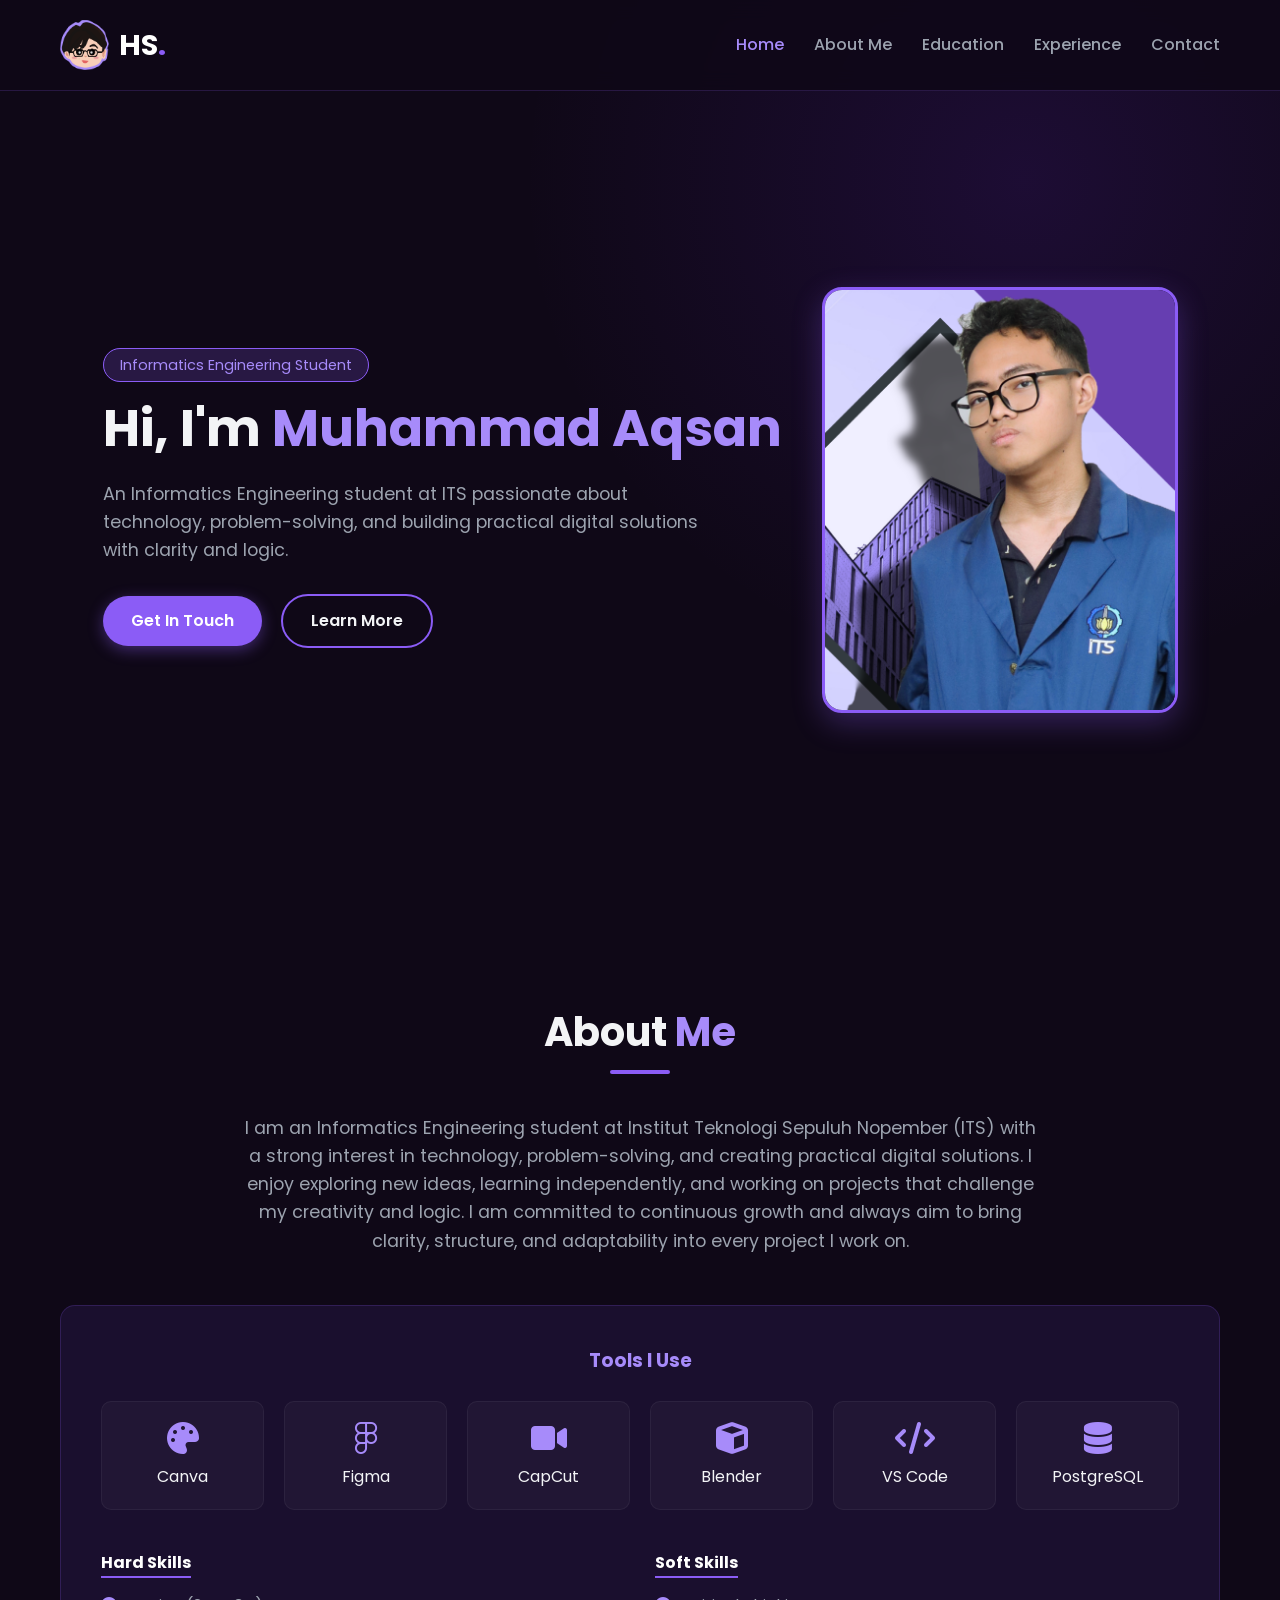
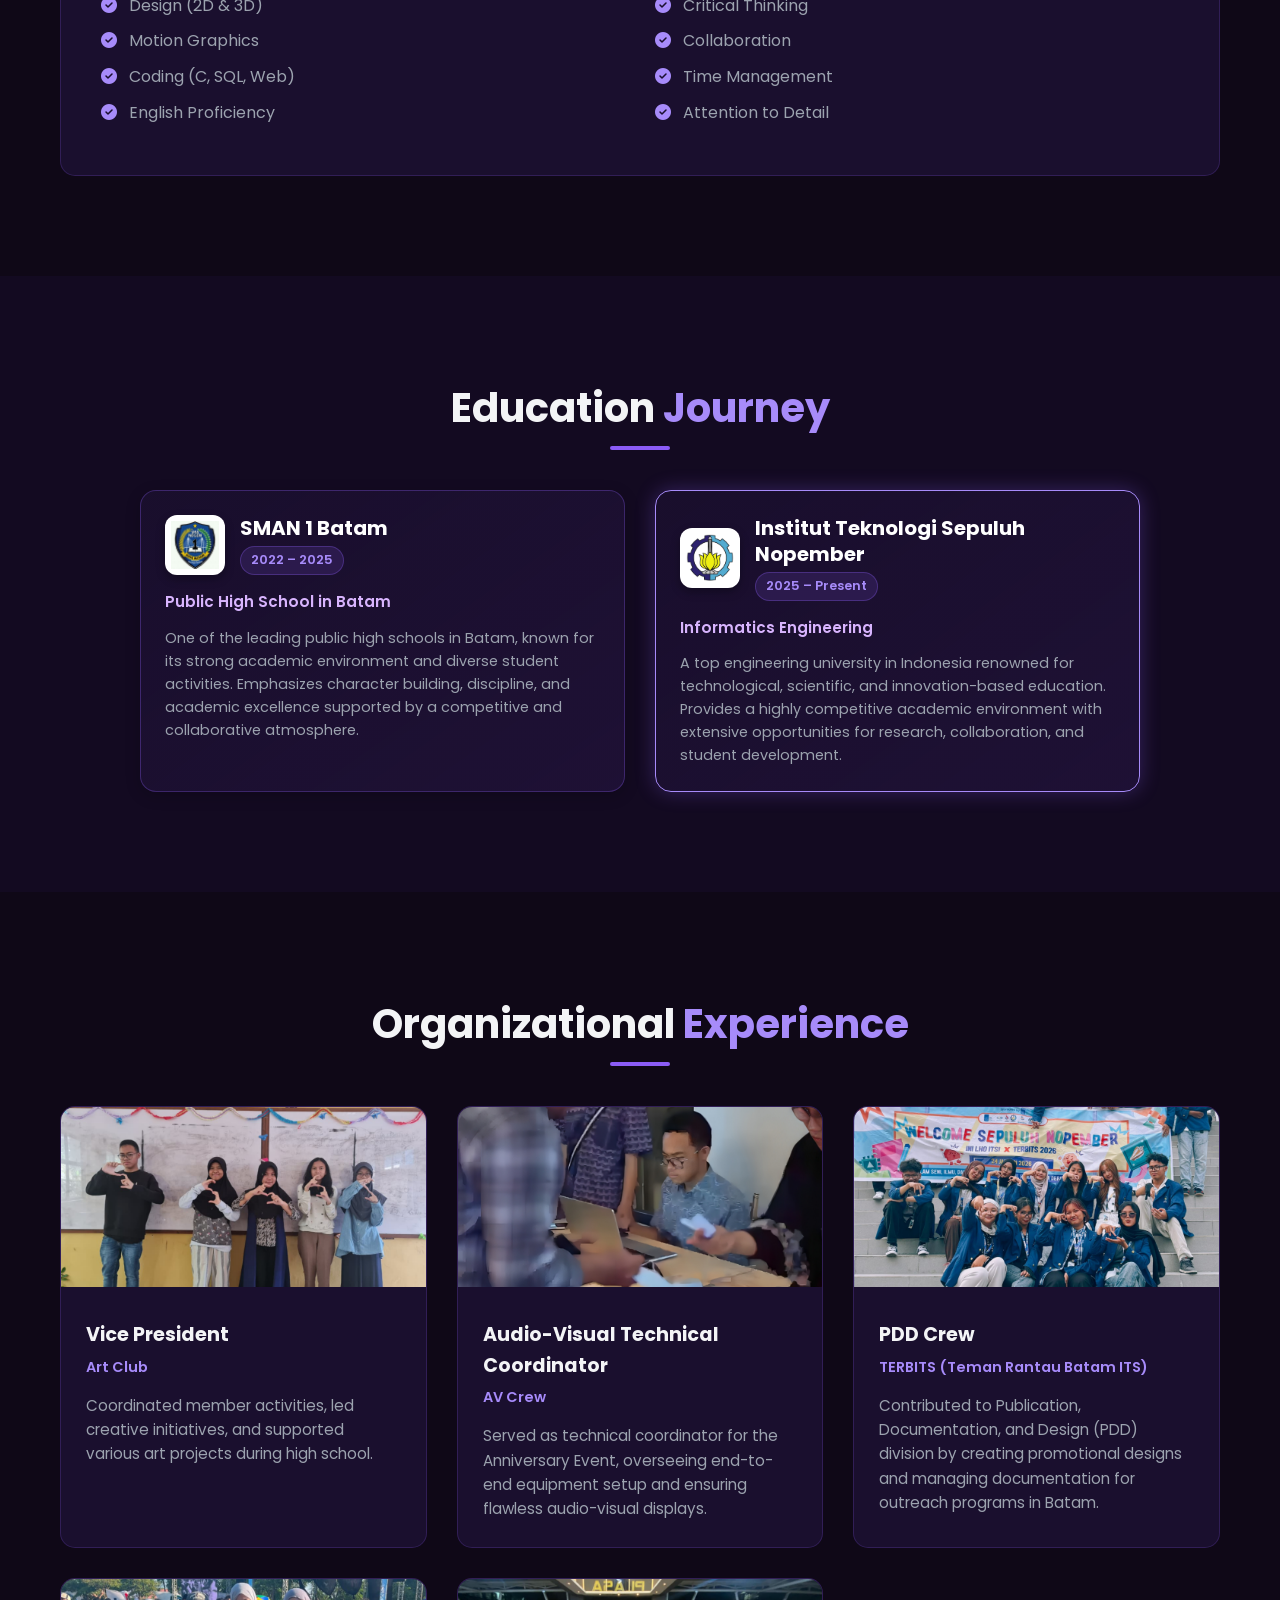
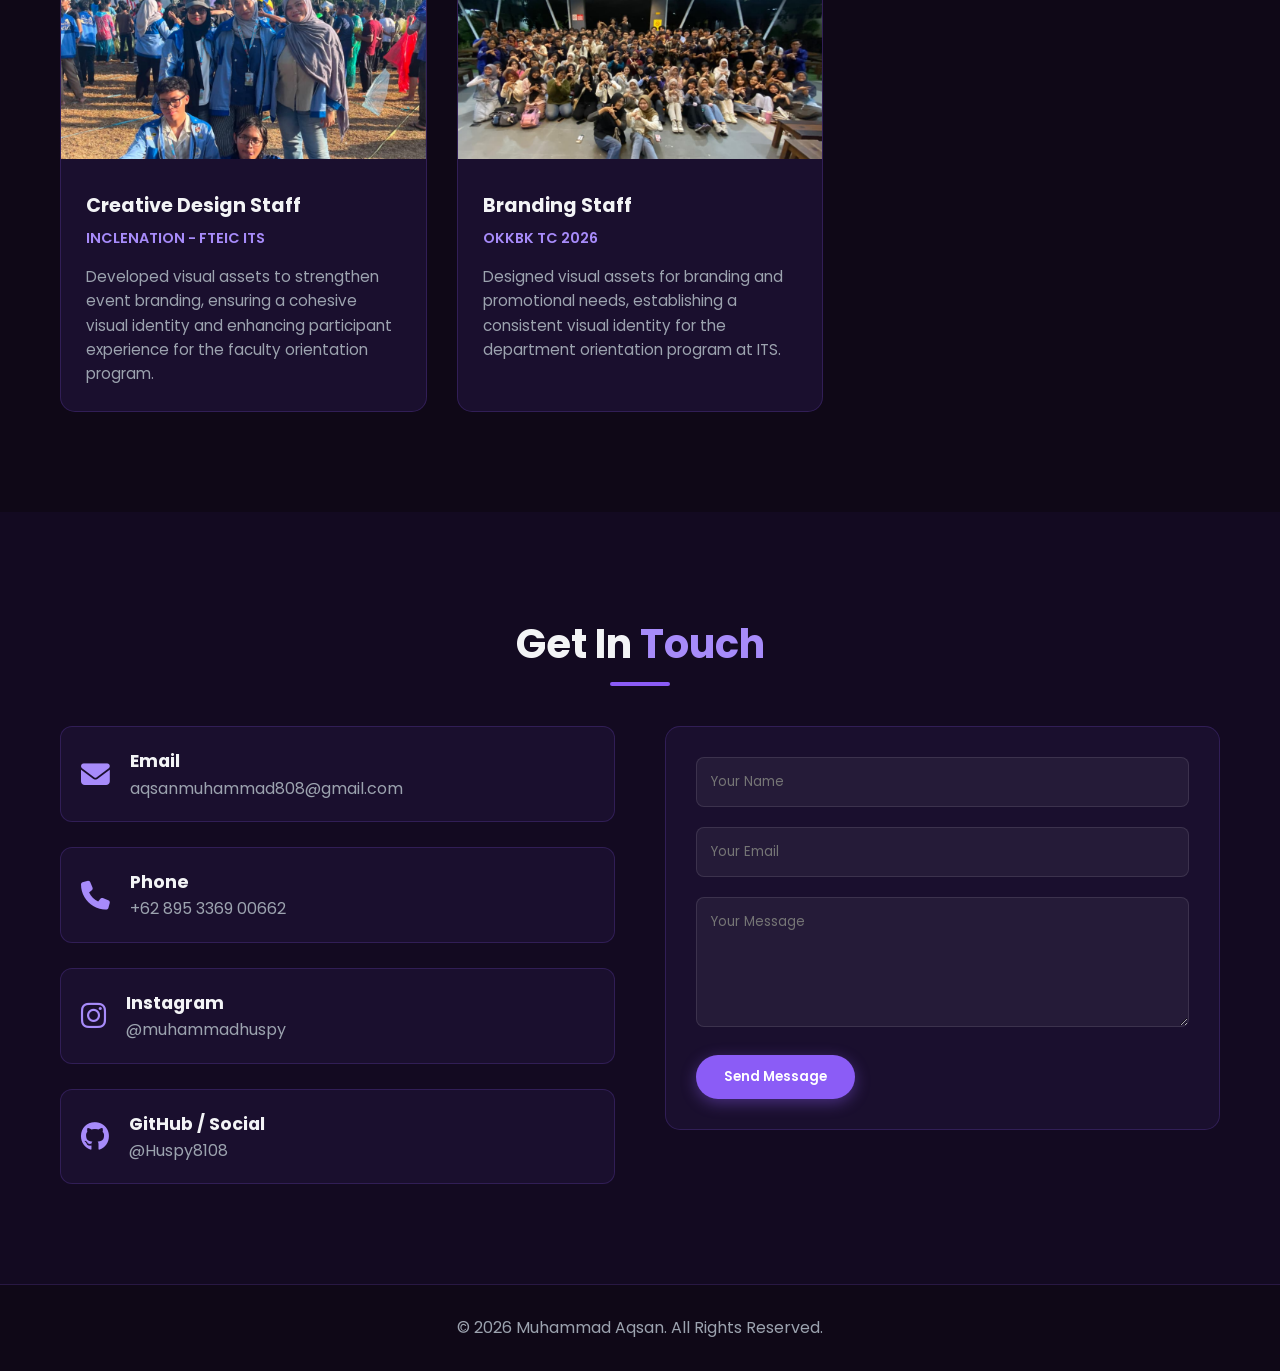
==== commit e9cdef5d: "Lock Fix Mobile Layout" ====
--- a/index.html
+++ b/index.html
@@ -2,7 +2,7 @@
 <html lang="en">
 <head>
     <meta charset="UTF-8">
-    <meta name="viewport" content="width=device-width, initial-scale=1.0">
+    <meta name="viewport" content="width=device-width, initial-scale=1.0, maximum-scale=1.0, user-scalable=no">
     <title>Muhammad Aqsan - Personal Portfolio</title>
     <link href="https://fonts.googleapis.com/css2?family=Poppins:wght@300;400;600;700&display=swap" rel="stylesheet">
     <link rel="stylesheet" href="https://cdnjs.cloudflare.com/ajax/libs/font-awesome/6.4.0/css/all.min.css">
--- a/BMS.css
+++ b/BMS.css
@@ -562,4 +562,174 @@
         transform: translate(-50%, -50%) scale(30);
         opacity: 0;
     }
+}
+
+/* --- Tampilan Layar HP / Mobile --- */
+@media (max-width: 600px) {
+    .hero-text h1 {
+        font-size: 2.1rem;
+    }
+
+    .hero-image img {
+        width: 100%;
+        max-width: 280px;
+        height: auto;
+        margin: 0 auto;
+    }
+
+    .hero-btns {
+        display: flex;
+        flex-direction: column;
+        gap: 12px;
+    }
+
+    .btn-secondary {
+        margin-left: 0;
+    }
+
+    .tools-grid {
+        grid-template-columns: repeat(2, 1fr);
+        gap: 12px;
+    }
+
+    .cards-grid,
+    .edu-grid {
+        grid-template-columns: 1fr;
+        gap: 20px;
+    }
+
+    @media (hover: none) {
+        .tool-card:hover,
+        .card:hover,
+        .edu-card:hover {
+            transform: none !important;
+            box-shadow: none !important;
+        }
+    }
+}
+
+.edu-card {
+    background: linear-gradient(145deg, rgba(26, 15, 46, 0.9) 0%, rgba(38, 22, 66, 0.6) 100%) !important;
+    border: 1px solid rgba(139, 92, 246, 0.3) !important;
+    border-radius: 16px;
+    padding: 24px;
+    box-shadow: 0 4px 15px rgba(0, 0, 0, 0.2);
+}
+
+.edu-card.active-card {
+    border-color: var(--primary-light) !important;
+    box-shadow: 0 0 20px rgba(139, 92, 246, 0.3) !important;
+}
+
+/* --- FIX LAYOUT MOBILE --- */
+@media (max-width: 768px) {
+    .hero-container {
+        flex-direction: column !important;
+        text-align: center !important;
+        gap: 30px !important;
+        padding-top: 20px !important;
+    }
+
+    .hero-text {
+        width: 100% !important;
+        max-width: 100% !important;
+    }
+
+    .hero-text h1 {
+        font-size: 2.2rem !important;
+        line-height: 1.3 !important;
+    }
+
+    .hero-text p {
+        font-size: 0.95rem !important;
+        margin: 0 auto 25px !important;
+    }
+
+    .hero-btns {
+        display: flex !important;
+        flex-direction: column !important;
+        gap: 12px !important;
+        align-items: center !important;
+    }
+
+    .btn-secondary {
+        margin-left: 0 !important;
+        width: 100% !important;
+        max-width: 250px !important;
+    }
+
+    .btn-primary {
+        width: 100% !important;
+        max-width: 250px !important;
+    }
+
+    .hero-image {
+        width: 100% !important;
+        display: flex !important;
+        justify-content: center !important;
+    }
+
+    .hero-image img {
+        width: 240px !important;
+        height: 280px !important;
+        object-fit: cover !important;
+    }
+
+    .menu-toggle {
+        display: block !important;
+    }
+
+    .nav-links {
+        position: absolute;
+        top: 100%;
+        left: 0;
+        width: 100%;
+        background: rgba(26, 15, 46, 0.98);
+        flex-direction: column;
+        padding: 20px 0;
+        display: none;
+        border-bottom: 2px solid var(--primary);
+    }
+
+    .nav-links.active {
+        display: flex !important;
+    }
+}
+
+/* --- STRICT MOBILE OVERFLOW LOCK --- */
+html, body {
+    width: 100% !important;
+    max-width: 100% !important;
+    overflow-x: hidden !important;
+    position: relative;
+}
+
+@media (max-width: 768px) {
+    .container,
+    .hero-container,
+    .skills-wrapper,
+    .contact-wrapper {
+        width: 100% !important;
+        max-width: 100% !important;
+        padding-left: 15px !important;
+        padding-right: 15px !important;
+        box-sizing: border-box !important;
+    }
+
+    .edu-grid,
+    .cards-grid,
+    .contact-wrapper {
+        grid-template-columns: 1fr !important;
+        width: 100% !important;
+    }
+
+    .hero-text h1 {
+        font-size: 2rem !important;
+    }
+
+    .hero-image img {
+        width: 100% !important;
+        max-width: 260px !important;
+        height: auto !important;
+    }
 }
